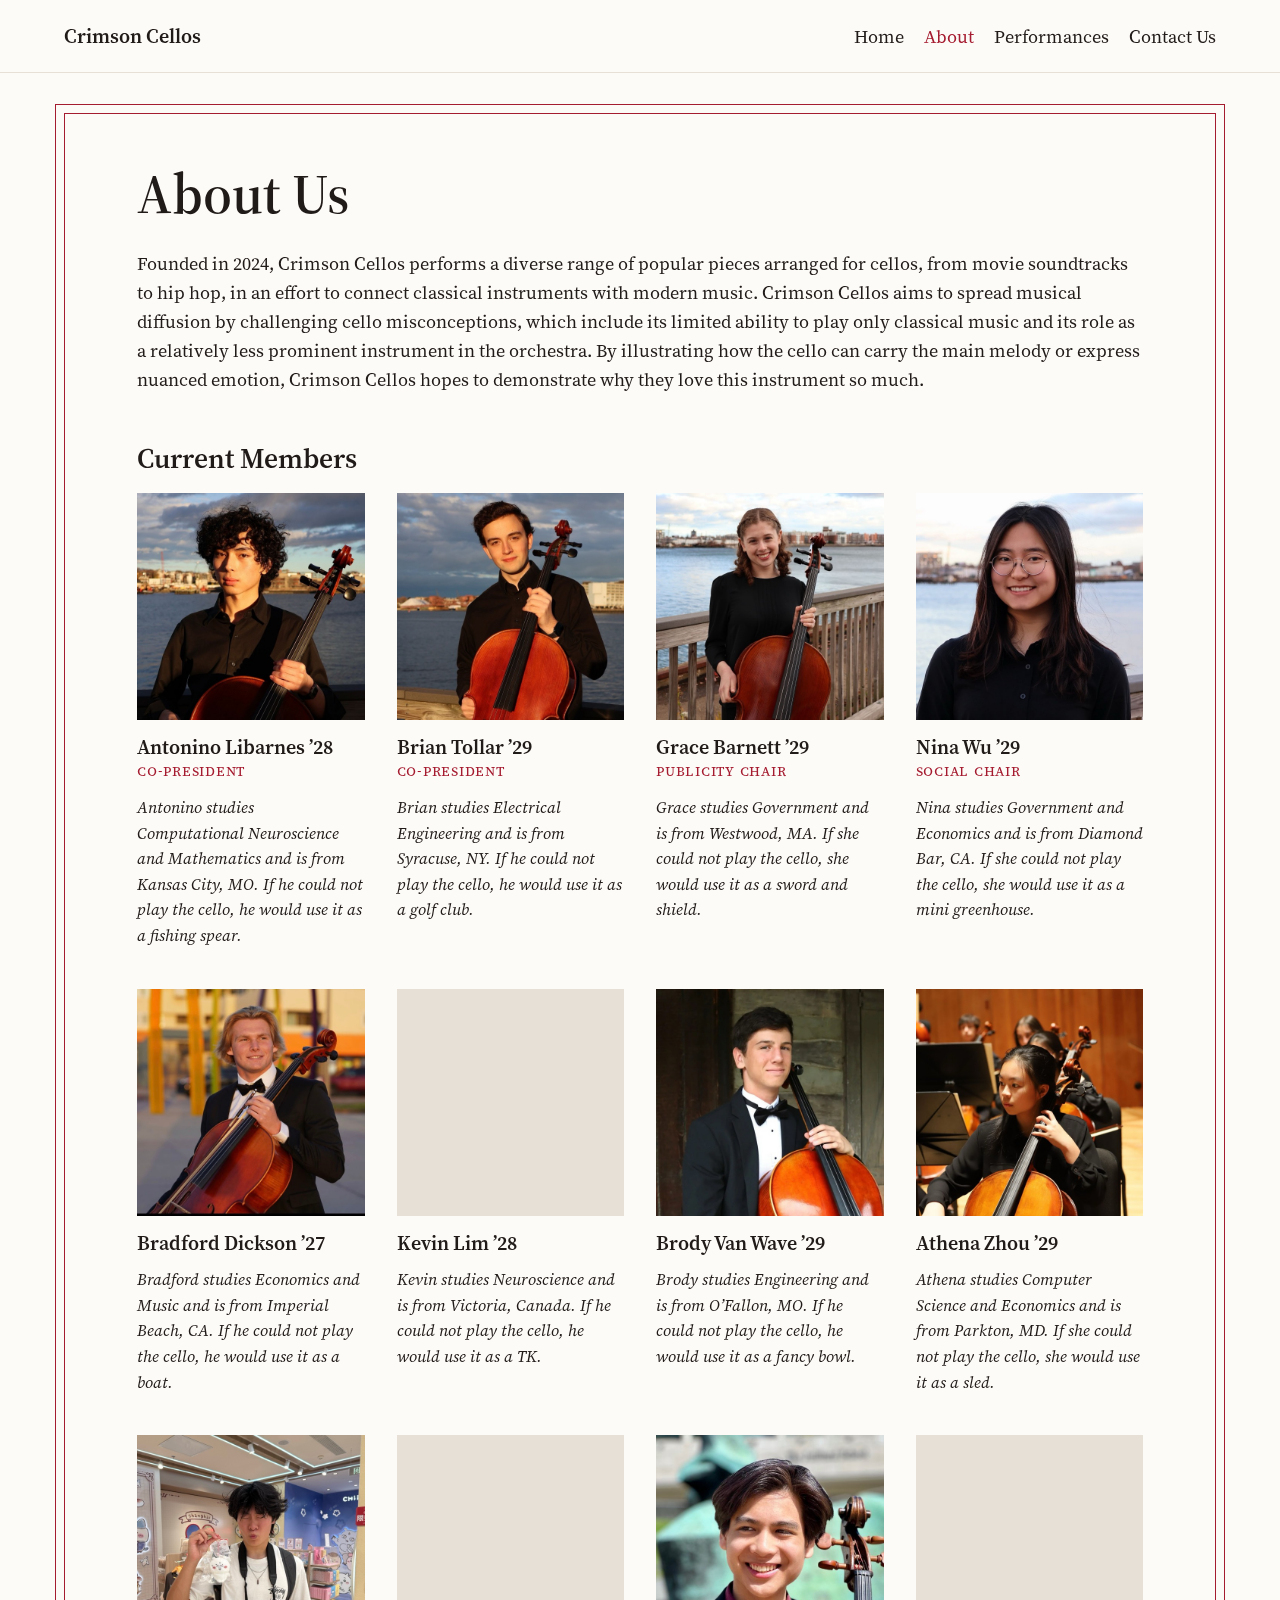
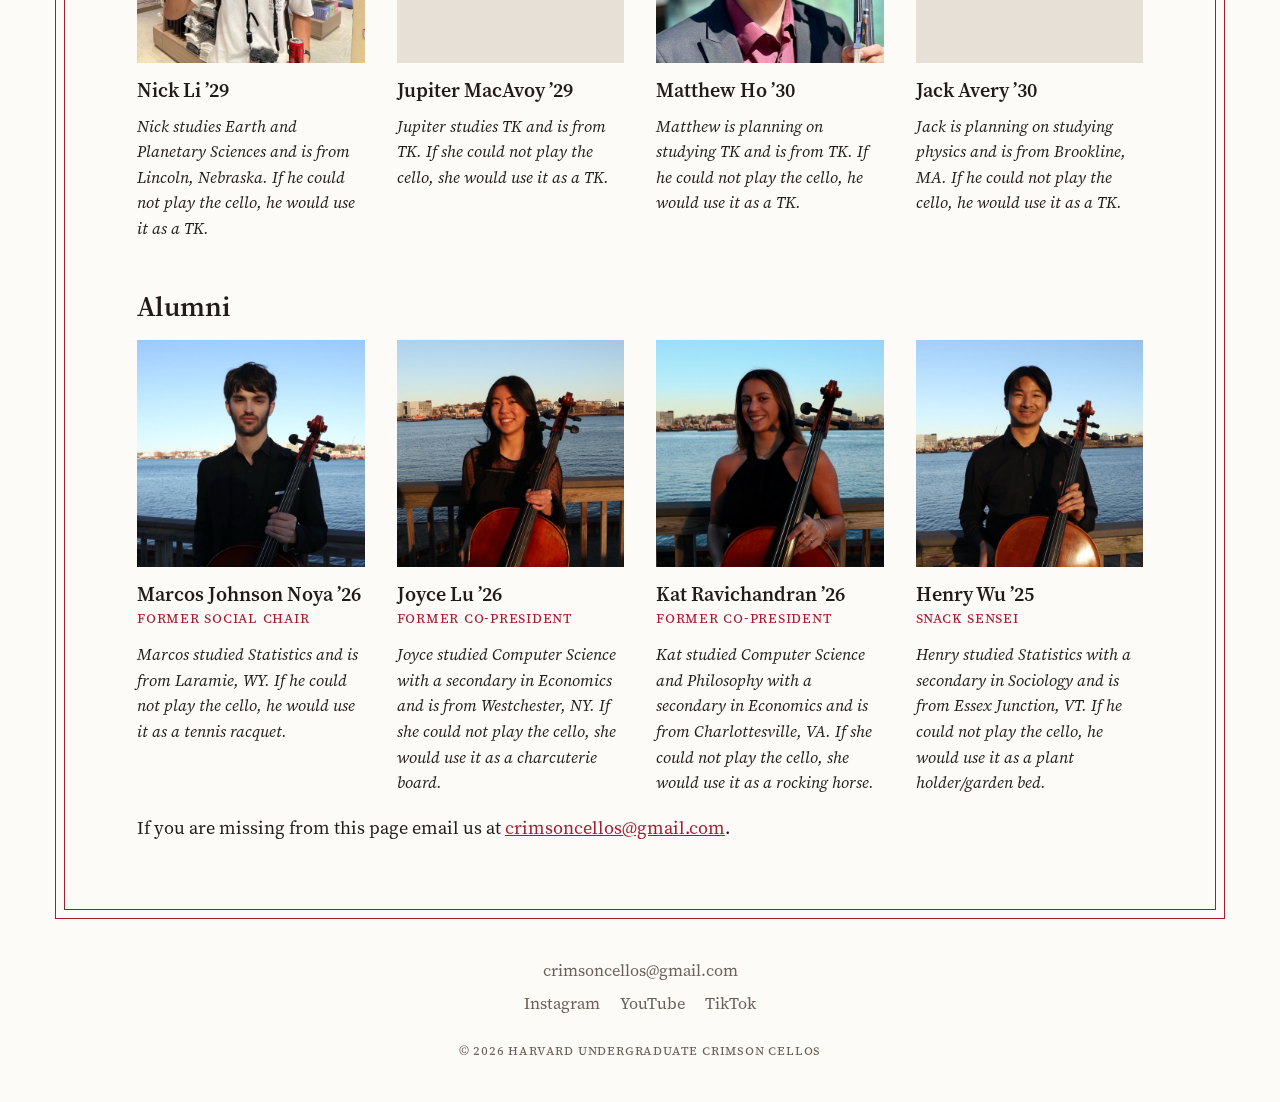
==== about.html @ 6830be43 "initial" ====
<!doctype html>
<html lang="en-US">
  <head>
    <meta charset="utf-8" />
    <meta name="viewport" content="width=device-width, initial-scale=1" />
    <title>About — Crimson Cellos</title>
    <meta
      name="description"
      content="Meet the members of Crimson Cellos, Harvard College’s premier cello ensemble."
    />
    <meta property="og:title" content="About — Crimson Cellos" />
    <meta
      property="og:image"
      content="https://crimsoncellos.com/images/og.jpg"
    />
    <link rel="icon" href="favicon.svg" />
    <link rel="stylesheet" href="style.css" />
  </head>
  <body>
    <a href="#main">Skip to main content</a>

    <header>
      <a href="index.html">Crimson Cellos</a>
      <nav aria-label="Main">
        <ul>
          <li><a href="index.html">Home</a></li>
          <li><a href="about.html" aria-current="page">About</a></li>
          <li><a href="performances.html">Performances</a></li>
          <li><a href="contact-us.html">Contact Us</a></li>
        </ul>
      </nav>
    </header>

    <main id="main">
      <h1>About Us</h1>

      <p>
        Founded in 2024, Crimson Cellos performs a diverse range of popular
        pieces arranged for cellos, from movie soundtracks to hip hop, in an
        effort to connect classical instruments with modern music. Crimson
        Cellos aims to spread musical diffusion by challenging cello
        misconceptions, which include its limited ability to play only classical
        music and its role as a relatively less prominent instrument in the
        orchestra. By illustrating how the cello can carry the main melody or
        express nuanced emotion, Crimson Cellos hopes to demonstrate why they
        love this instrument so much.
      </p>

      <section aria-labelledby="current-members">
        <h2 id="current-members">Current Members</h2>
        <ul class="members">
          <li>
            <img
              src="images/members/alibarnes.jpg"
              alt="Portrait of Antonino Libarnes."
              width="600"
              height="600"
              loading="lazy"
            />
            <hgroup>
              <h3>Antonino Libarnes ’28</h3>
              <p>Co-President</p>
            </hgroup>
            <p>
              Antonino studies Computational Neuroscience and Mathematics and is
              from Kansas City, MO. If he could not play the cello, he would use
              it as a fishing spear.
            </p>
          </li>
          <li>
            <img
              src="images/members/btollar.jpg"
              alt="Portrait of Brian Tollar."
              width="600"
              height="600"
              loading="lazy"
            />
            <hgroup>
              <h3>Brian Tollar ’29</h3>
              <p>Co-President</p>
            </hgroup>
            <p>
              Brian studies Electrical Engineering and is from Syracuse, NY. If
              he could not play the cello, he would use it as a golf club.
            </p>
          </li>
          <li>
            <img
              src="images/members/gbarnett.jpg"
              alt="Portrait of Grace Barnett."
              width="600"
              height="600"
              loading="lazy"
            />
            <hgroup>
              <h3>Grace Barnett ’29</h3>
              <p>Publicity Chair</p>
            </hgroup>
            <p>
              Grace studies Government and is from Westwood, MA. If she could
              not play the cello, she would use it as a sword and shield.
            </p>
          </li>
          <li>
            <img
              src="images/members/nwu.jpg"
              alt="Portrait of Nina Wu."
              width="600"
              height="600"
              loading="lazy"
            />
            <hgroup>
              <h3>Nina Wu ’29</h3>
              <p>Social Chair</p>
            </hgroup>
            <p>
              Nina studies Government and Economics and is from Diamond Bar, CA.
              If she could not play the cello, she would use it as a mini
              greenhouse.
            </p>
          </li>
          <li>
            <img
              src="images/members/bdickson.jpg"
              alt="Portrait of Bradford Dickson."
              width="600"
              height="600"
              loading="lazy"
            />
            <hgroup>
              <h3>Bradford Dickson ’27</h3>
            </hgroup>
            <p>
              Bradford studies Economics and Music and is from Imperial Beach,
              CA. If he could not play the cello, he would use it as a boat.
            </p>
          </li>
          <li>
            <img
              src="images/members/placeholder.svg"
              alt=""
              width="600"
              height="600"
              loading="lazy"
            />
            <hgroup>
              <h3>Kevin Lim ’28</h3>
            </hgroup>
            <p>
              Kevin studies Neuroscience and is from Victoria, Canada. If he
              could not play the cello, he would use it as a TK.
            </p>
          </li>
          <li>
            <img
              src="images/members/bvanwave.jpg"
              alt="Portrait of Brody Van Wave."
              width="600"
              height="600"
              loading="lazy"
            />
            <hgroup>
              <h3>Brody Van Wave ’29</h3>
            </hgroup>
            <p>
              Brody studies Engineering and is from O’Fallon, MO. If he could
              not play the cello, he would use it as a fancy bowl.
            </p>
          </li>
          <li>
            <img
              src="images/members/azhou.jpg"
              alt="Portrait of Athena Zhou."
              width="600"
              height="600"
              loading="lazy"
            />
            <hgroup>
              <h3>Athena Zhou ’29</h3>
            </hgroup>
            <p>
              Athena studies Computer Science and Economics and is from Parkton,
              MD. If she could not play the cello, she would use it as a sled.
            </p>
          </li>
          <li>
            <img
              src="images/members/nli.jpg"
              alt="Portrait of Nick Li."
              width="600"
              height="600"
              loading="lazy"
            />
            <hgroup>
              <h3>Nick Li ’29</h3>
            </hgroup>
            <p>
              Nick studies Earth and Planetary Sciences and is from Lincoln,
              Nebraska. If he could not play the cello, he would use it as a TK.
            </p>
          </li>
          <li>
            <img
              src="images/members/placeholder.svg"
              alt=""
              width="600"
              height="600"
              loading="lazy"
            />
            <hgroup>
              <h3>Jupiter MacAvoy ’29</h3>
            </hgroup>
            <p>
              Jupiter studies TK and is from TK. If she could not play the
              cello, she would use it as a TK.
            </p>
          </li>
          <li>
            <img
              src="images/members/mho.jpg"
              alt="Portrait of Matthew Ho."
              width="600"
              height="600"
              loading="lazy"
            />
            <hgroup>
              <h3>Matthew Ho ’30</h3>
            </hgroup>
            <p>
              Matthew is planning on studying TK and is from TK. If he could not
              play the cello, he would use it as a TK.
            </p>
          </li>
          <li>
            <img
              src="images/members/placeholder.svg"
              alt=""
              width="600"
              height="600"
              loading="lazy"
            />
            <hgroup>
              <h3>Jack Avery ’30</h3>
            </hgroup>
            <p>
              Jack is planning on studying physics and is from Brookline, MA. If
              he could not play the cello, he would use it as a TK.
            </p>
          </li>
        </ul>
      </section>

      <section aria-labelledby="alumni">
        <h2 id="alumni">Alumni</h2>
        <ul class="members">
          <li>
            <img
              src="images/members/mjohnsonnoya.jpg"
              alt="Portrait of Marcos Johnson Noya."
              width="600"
              height="600"
              loading="lazy"
            />
            <hgroup>
              <h3>Marcos Johnson Noya ’26</h3>
              <p>Former Social Chair</p>
            </hgroup>
            <p>
              Marcos studied Statistics and is from Laramie, WY. If he could not
              play the cello, he would use it as a tennis racquet.
            </p>
          </li>
          <li>
            <img
              src="images/members/jlu.jpg"
              alt="Portrait of Joyce Lu."
              width="600"
              height="600"
              loading="lazy"
            />
            <hgroup>
              <h3>Joyce Lu ’26</h3>
              <p>Former Co-President</p>
            </hgroup>
            <p>
              Joyce studied Computer Science with a secondary in Economics and
              is from Westchester, NY. If she could not play the cello, she
              would use it as a charcuterie board.
            </p>
          </li>
          <li>
            <img
              src="images/members/kravichandran.jpg"
              alt="Portrait of Kat Ravichandran."
              width="600"
              height="600"
              loading="lazy"
            />
            <hgroup>
              <h3>Kat Ravichandran ’26</h3>
              <p>Former Co-President</p>
            </hgroup>
            <p>
              Kat studied Computer Science and Philosophy with a secondary in
              Economics and is from Charlottesville, VA. If she could not play
              the cello, she would use it as a rocking horse.
            </p>
          </li>
          <li>
            <img
              src="images/members/hwu.jpg"
              alt="Portrait of Henry Wu."
              width="600"
              height="600"
              loading="lazy"
            />
            <hgroup>
              <h3>Henry Wu ’25</h3>
              <p>Snack Sensei</p>
            </hgroup>
            <p>
              Henry studied Statistics with a secondary in Sociology and is from
              Essex Junction, VT. If he could not play the cello, he would use
              it as a plant holder/garden bed.
            </p>
          </li>
        </ul>
      </section>
      <p>
        If you are missing from this page email us at
        <a href="mailto:crimsoncellos@gmail.com">crimsoncellos@gmail.com</a>.
      </p>
    </main>

    <footer>
      <address>
        <a href="mailto:crimsoncellos@gmail.com">crimsoncellos@gmail.com</a>
      </address>
      <nav aria-label="Social media">
        <ul>
          <li>
            <a href="https://www.instagram.com/crimsoncellos/">Instagram</a>
          </li>
          <li><a href="https://www.youtube.com/@CrimsonCellos">YouTube</a></li>
          <li><a href="https://www.tiktok.com/@crimsoncellos">TikTok</a></li>
        </ul>
      </nav>
      <p><small>© 2026 Harvard Undergraduate Crimson Cellos</small></p>
    </footer>
  </body>
</html>
---- style.css ----
@font-face {
  font-family: "Source Serif 4";
  src: url("fonts/SourceSerif4-Roman.woff2") format("woff2");
  font-weight: 200 900;
  font-style: normal;
  font-display: swap;
}

@font-face {
  font-family: "Source Serif 4";
  src: url("fonts/SourceSerif4-Italic.woff2") format("woff2");
  font-weight: 200 900;
  font-style: italic;
  font-display: swap;
}

:root {
  --edge: max(0.75rem, 50% - 36rem);
  --bg: #fdfbf8;
  --fg: #201b18;
  --muted: #6b6058;
  --accent: #a51c30;
  --rule: #e7e0d7;
}

body {
  display: grid;
  grid-template-rows: auto 1fr auto;
  min-height: 100dvh;
  margin: 0;
  background: var(--bg);
  color: var(--fg);
  font:
    1.125rem/1.6 "Source Serif 4",
    Georgia,
    serif;
}

h1,
h2,
h3 {
  font-weight: 600;
  line-height: 1.15;
}

h1 {
  margin-block: 3rem 1.5rem;
  font-size: clamp(2.25rem, 6vw, 3.5rem);
}

h2 {
  margin-block: 3rem 1rem;
  font-size: 1.75rem;
}

h3 {
  font-size: 1.25rem;
}

a {
  color: var(--accent);
}

img {
  display: block;
  max-width: 100%;
  height: auto;
}

iframe {
  display: block;
  width: 100%;
  max-width: 40rem;
  aspect-ratio: 16 / 9;
  margin-block: 1.5rem;
  border: 0;
}

dt,
.members hgroup p {
  color: var(--muted);
  font-variant-caps: all-small-caps;
  letter-spacing: 0.05em;
}

dd {
  margin: 0 0 0.75rem;
}

body > a[href="#main"] {
  position: absolute;
  left: -100vw;
}

body > a[href="#main"]:focus {
  left: 0;
  padding: 0.5rem 1rem;
  background: var(--bg);
}

body > header {
  display: flex;
  flex-wrap: wrap;
  align-items: baseline;
  justify-content: space-between;
  gap: 0.5rem 2rem;
  padding: 1.25rem var(--edge);
  border-bottom: 1px solid var(--rule);
}

body > header > a {
  color: inherit;
  font-size: 1.25rem;
  font-weight: 600;
  text-decoration: none;
}

body > footer {
  display: grid;
  justify-items: center;
  gap: 0.5rem;
  margin-top: 1.5rem;
  padding: 1.5rem var(--edge) 2.5rem;
  color: var(--muted);
  font-size: 1rem;
  text-align: center;
}

body > footer a {
  color: inherit;
  text-decoration: none;
}

body > footer a:hover {
  color: var(--accent);
}

body > footer ul {
  justify-content: center;
}

body > footer p {
  margin: 0.75rem 0 0;
  font-variant-caps: all-small-caps;
  letter-spacing: 0.05em;
}

address {
  font-style: normal;
}

nav ul {
  display: flex;
  flex-wrap: wrap;
  gap: 0.25rem 1.25rem;
  margin: 0;
  padding: 0;
  list-style: none;
}

nav a {
  color: inherit;
  text-decoration: none;
}

nav a:hover,
nav [aria-current="page"] {
  color: var(--accent);
}

main {
  margin: 2.5rem var(--edge) 0;
  padding-bottom: 3rem;
  border: 1px solid var(--accent);
  outline: 1px solid var(--accent);
  outline-offset: 0.5rem;
}

main > * {
  margin-inline: clamp(1.5rem, 7vw, 4.5rem);
}

#hero {
  margin-bottom: 2rem;
  text-align: center;
}

#hero hgroup {
  padding: clamp(2.5rem, 7vw, 5rem) 1rem;
}

#hero h1 {
  margin: 0;
  font-size: clamp(3rem, 10vw, 6.5rem);
  font-weight: 500;
}

#hero p {
  margin: 0.75rem auto 0;
  color: var(--muted);
  font-size: 1.375rem;
  font-style: italic;
}

#hero img {
  width: 100%;
}

article + article {
  margin-top: 2.5rem;
  padding-top: 1.5rem;
  border-top: 1px solid var(--rule);
}

article h3 {
  margin: 0;
}

article h3 + p {
  margin-top: 0.25rem;
  color: var(--muted);
}

article {
  display: flow-root;
}

article img {
  float: right;
  width: min(18rem, 40%);
  margin-left: 2rem;
}

.members {
  display: grid;
  grid-template-columns: repeat(auto-fill, minmax(14rem, 1fr));
  gap: 2.5rem 2rem;
  padding: 0;
  list-style: none;
}

.members img {
  width: 100%;
}

.members h3 {
  margin: 1rem 0 0;
}

.members hgroup p {
  margin: 0;
  color: var(--accent);
  font-size: 0.9375rem;
}

.members li > p {
  margin: 0.75rem 0 0;
  font-size: 1rem;
  font-style: italic;
}
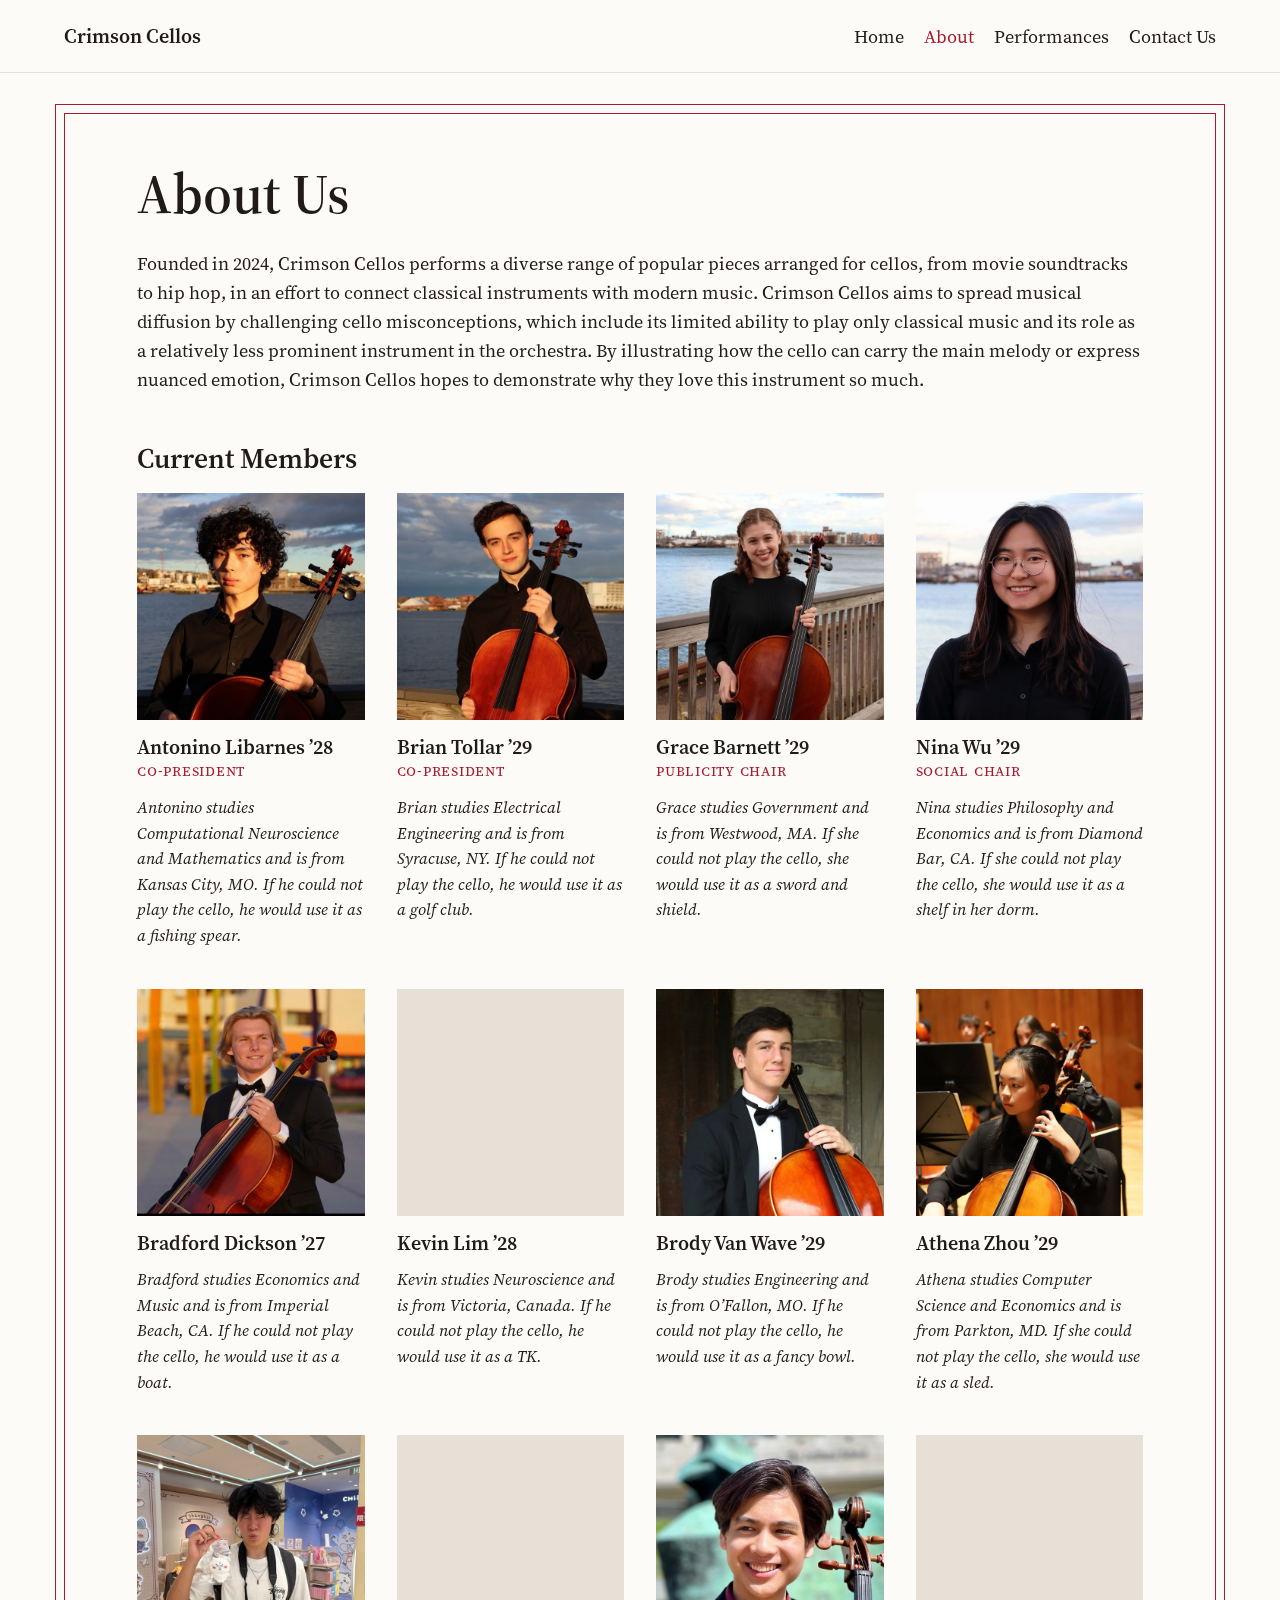
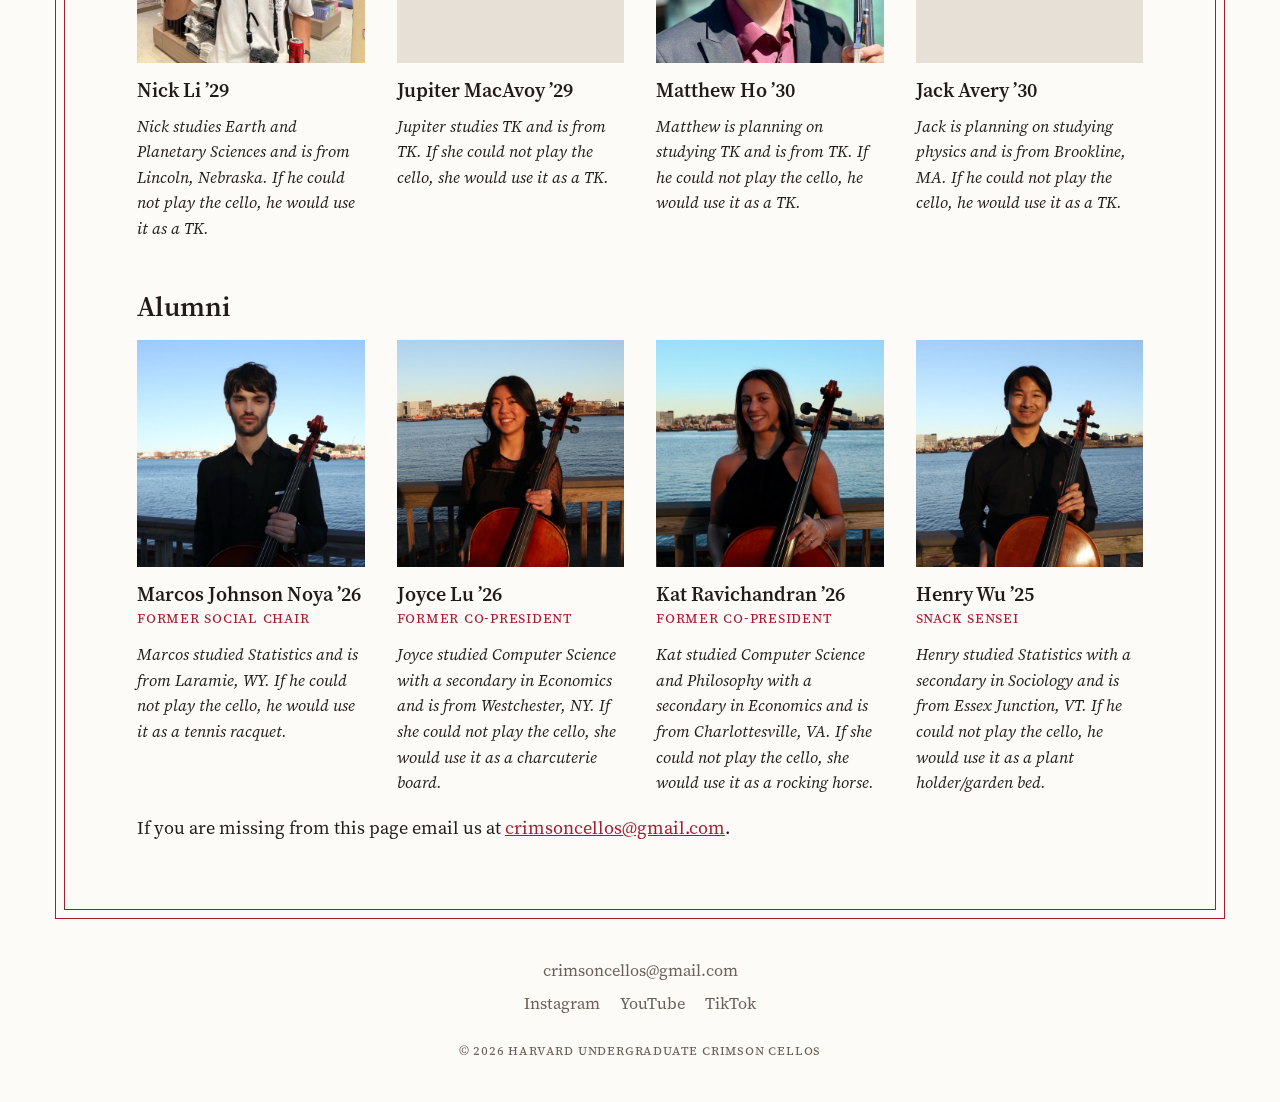
==== commit f5f9fe5a: "edit nina bio" ====
--- a/about.html
+++ b/about.html
@@ -114,9 +114,9 @@
               <p>Social Chair</p>
             </hgroup>
             <p>
-              Nina studies Government and Economics and is from Diamond Bar, CA.
-              If she could not play the cello, she would use it as a mini
-              greenhouse.
+              Nina studies Philosophy and Economics and is from Diamond Bar, CA.
+              If she could not play the cello, she would use it as a shelf in
+              her dorm.
             </p>
           </li>
           <li>
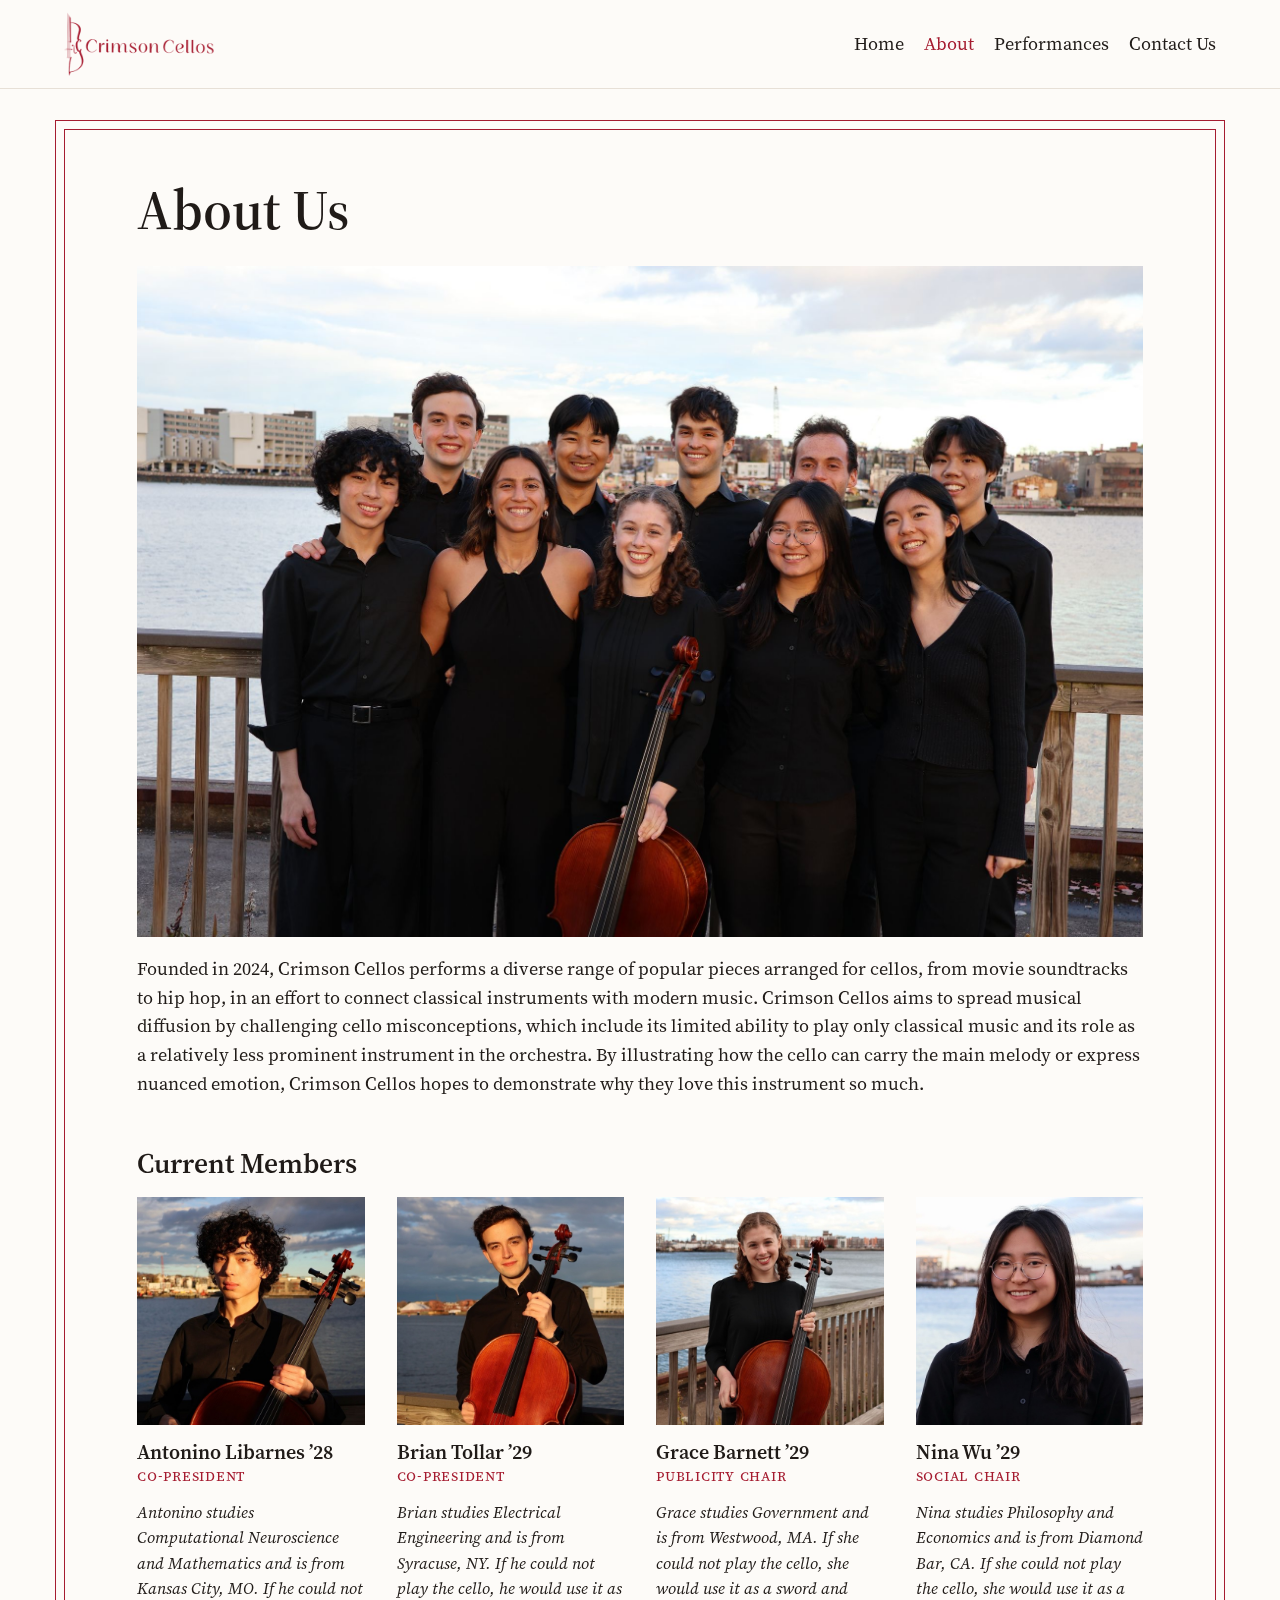
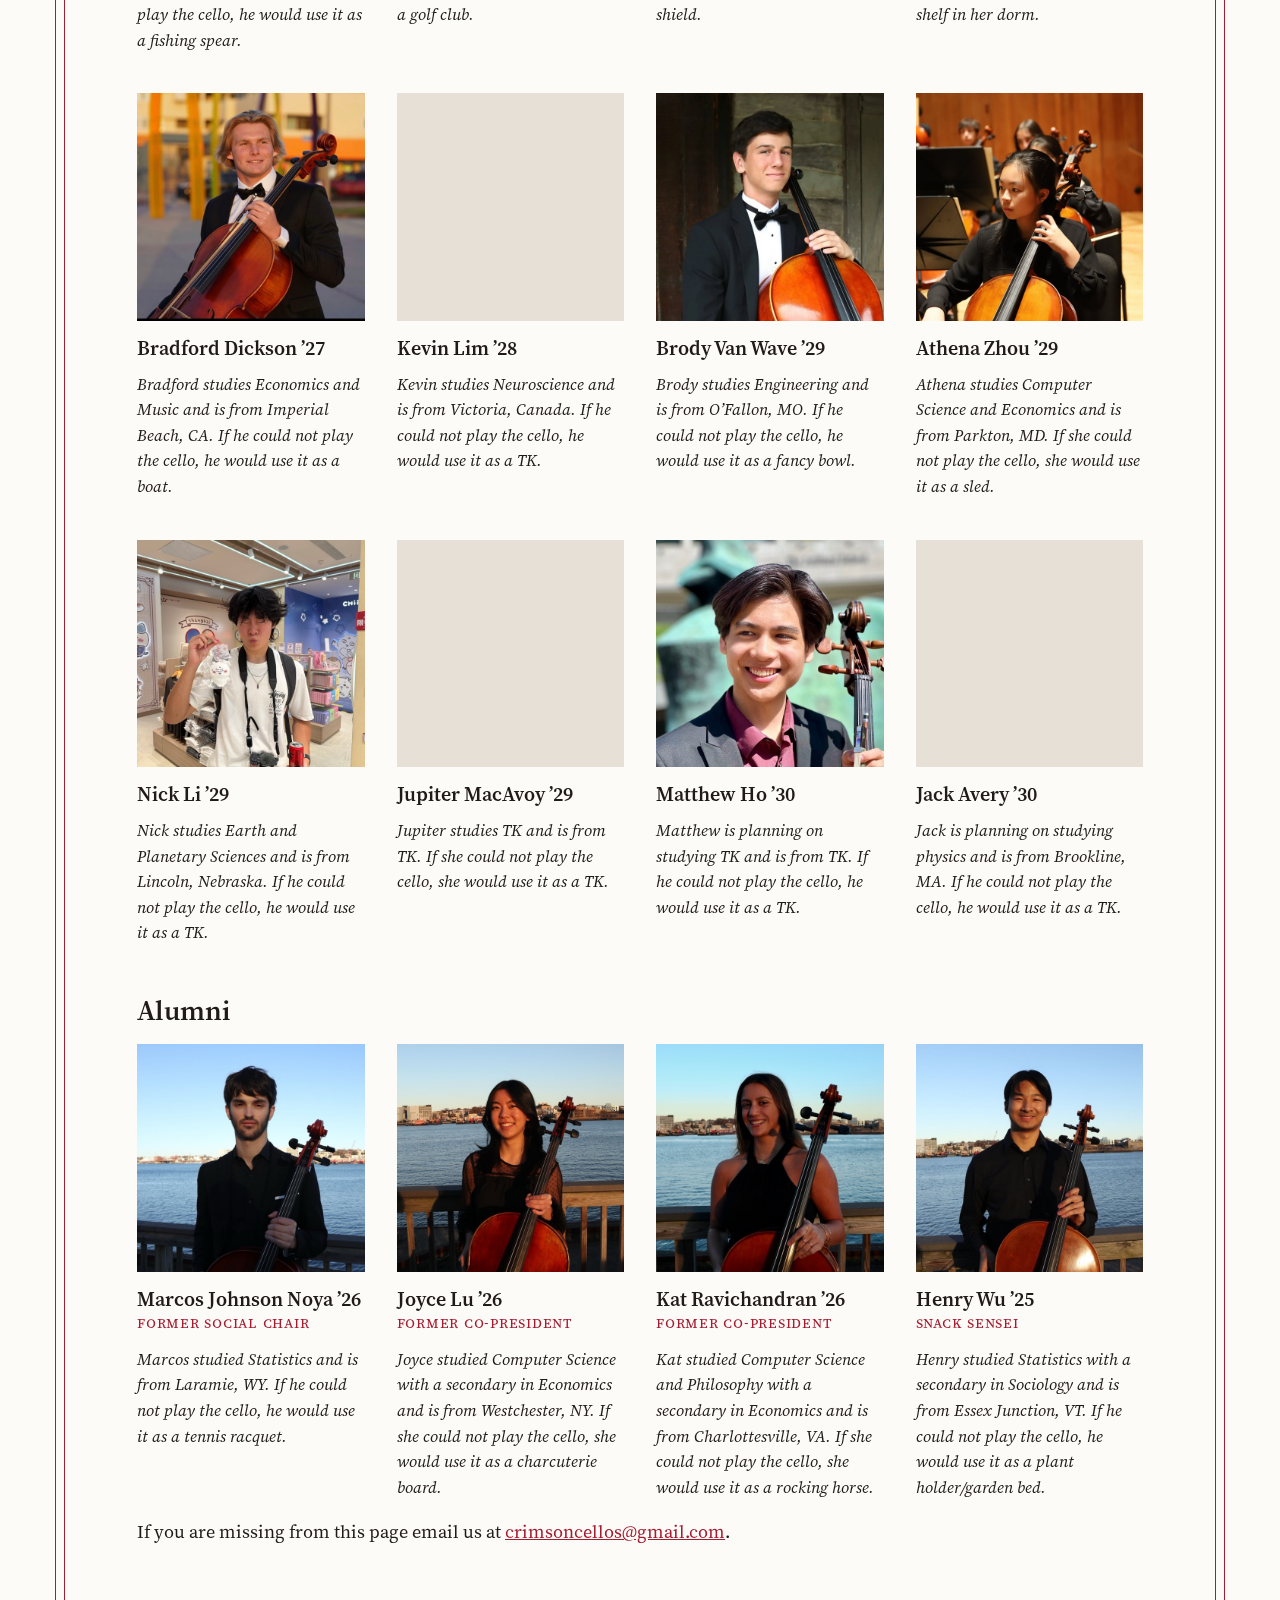
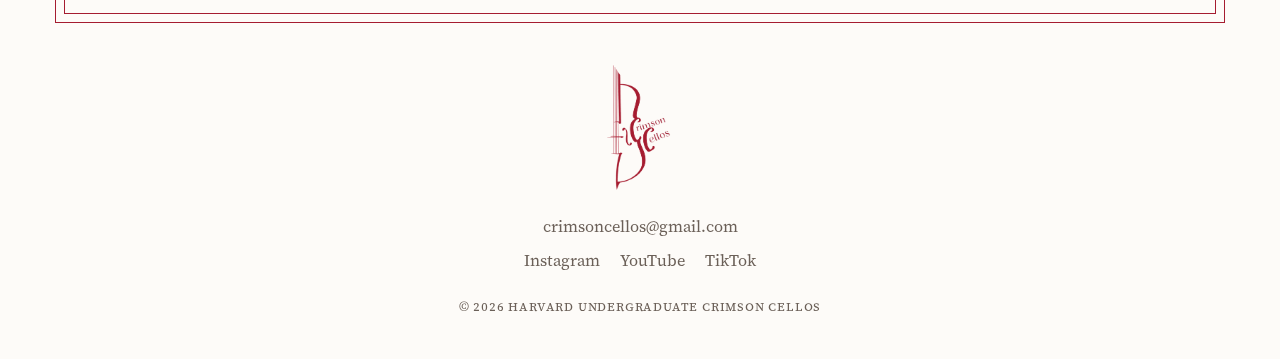
==== commit c3b6cb06: "update logos" ====
--- a/about.html
+++ b/about.html
@@ -13,14 +13,16 @@
       property="og:image"
       content="https://crimsoncellos.com/images/og.jpg"
     />
-    <link rel="icon" href="favicon.svg" />
+    <link rel="icon" href="favicon.png" />
     <link rel="stylesheet" href="style.css" />
   </head>
   <body>
     <a href="#main">Skip to main content</a>
 
     <header>
-      <a href="index.html">Crimson Cellos</a>
+      <a href="index.html"
+        ><img src="images/logo.png" alt="Crimson Cellos" width="376" height="160"
+      /></a>
       <nav aria-label="Main">
         <ul>
           <li><a href="index.html">Home</a></li>
@@ -33,6 +35,13 @@
 
     <main id="main">
       <h1>About Us</h1>
+
+      <img
+        src="images/group.jpg"
+        alt="The members of Crimson Cellos standing together by the water."
+        width="2048"
+        height="1365"
+      />
 
       <p>
         Founded in 2024, Crimson Cellos performs a diverse range of popular
@@ -333,6 +342,13 @@
     </main>
 
     <footer>
+      <img
+        src="images/logo-vertical.png"
+        alt=""
+        width="371"
+        height="720"
+        loading="lazy"
+      />
       <address>
         <a href="mailto:crimsoncellos@gmail.com">crimsoncellos@gmail.com</a>
       </address>
--- a/style.css
+++ b/style.css
@@ -16,6 +16,7 @@
 
 :root {
   --edge: max(0.75rem, 50% - 36rem);
+  --inset: clamp(1.5rem, 7vw, 4.5rem);
   --bg: #fdfbf8;
   --fg: #201b18;
   --muted: #6b6058;
@@ -101,18 +102,16 @@
 body > header {
   display: flex;
   flex-wrap: wrap;
-  align-items: baseline;
+  align-items: center;
   justify-content: space-between;
   gap: 0.5rem 2rem;
-  padding: 1.25rem var(--edge);
+  padding: 0.75rem var(--edge);
   border-bottom: 1px solid var(--rule);
 }
 
-body > header > a {
-  color: inherit;
-  font-size: 1.25rem;
-  font-weight: 600;
-  text-decoration: none;
+body > header img {
+  width: auto;
+  height: 4rem;
 }
 
 body > footer {
@@ -126,6 +125,12 @@
   text-align: center;
 }
 
+body > footer img {
+  width: auto;
+  height: 8rem;
+  margin-bottom: 1rem;
+}
+
 body > footer a {
   color: inherit;
   text-decoration: none;
@@ -177,7 +182,11 @@
 }
 
 main > * {
-  margin-inline: clamp(1.5rem, 7vw, 4.5rem);
+  margin-inline: var(--inset);
+}
+
+main > img {
+  width: calc(100% - 2 * var(--inset));
 }
 
 #hero {
@@ -202,7 +211,7 @@
   font-style: italic;
 }
 
-#hero img {
+#hero > img {
   width: 100%;
 }
 
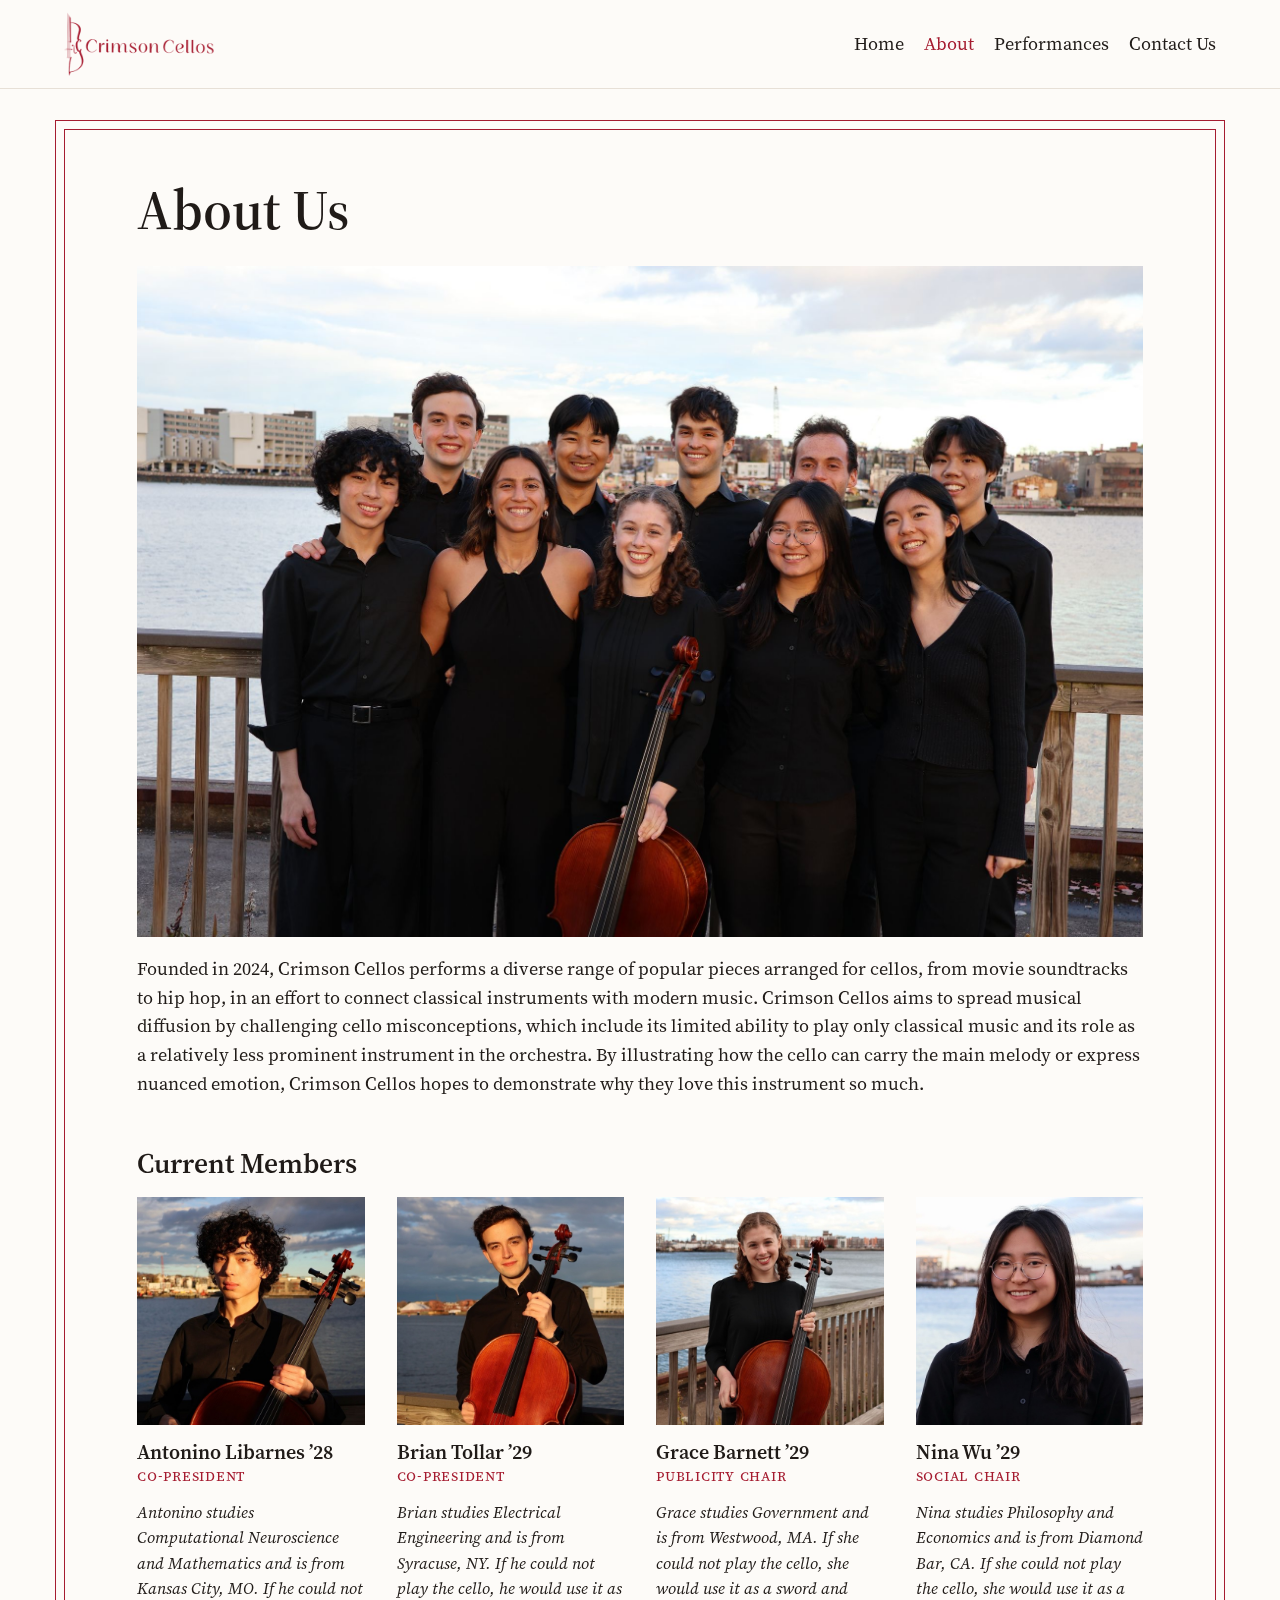
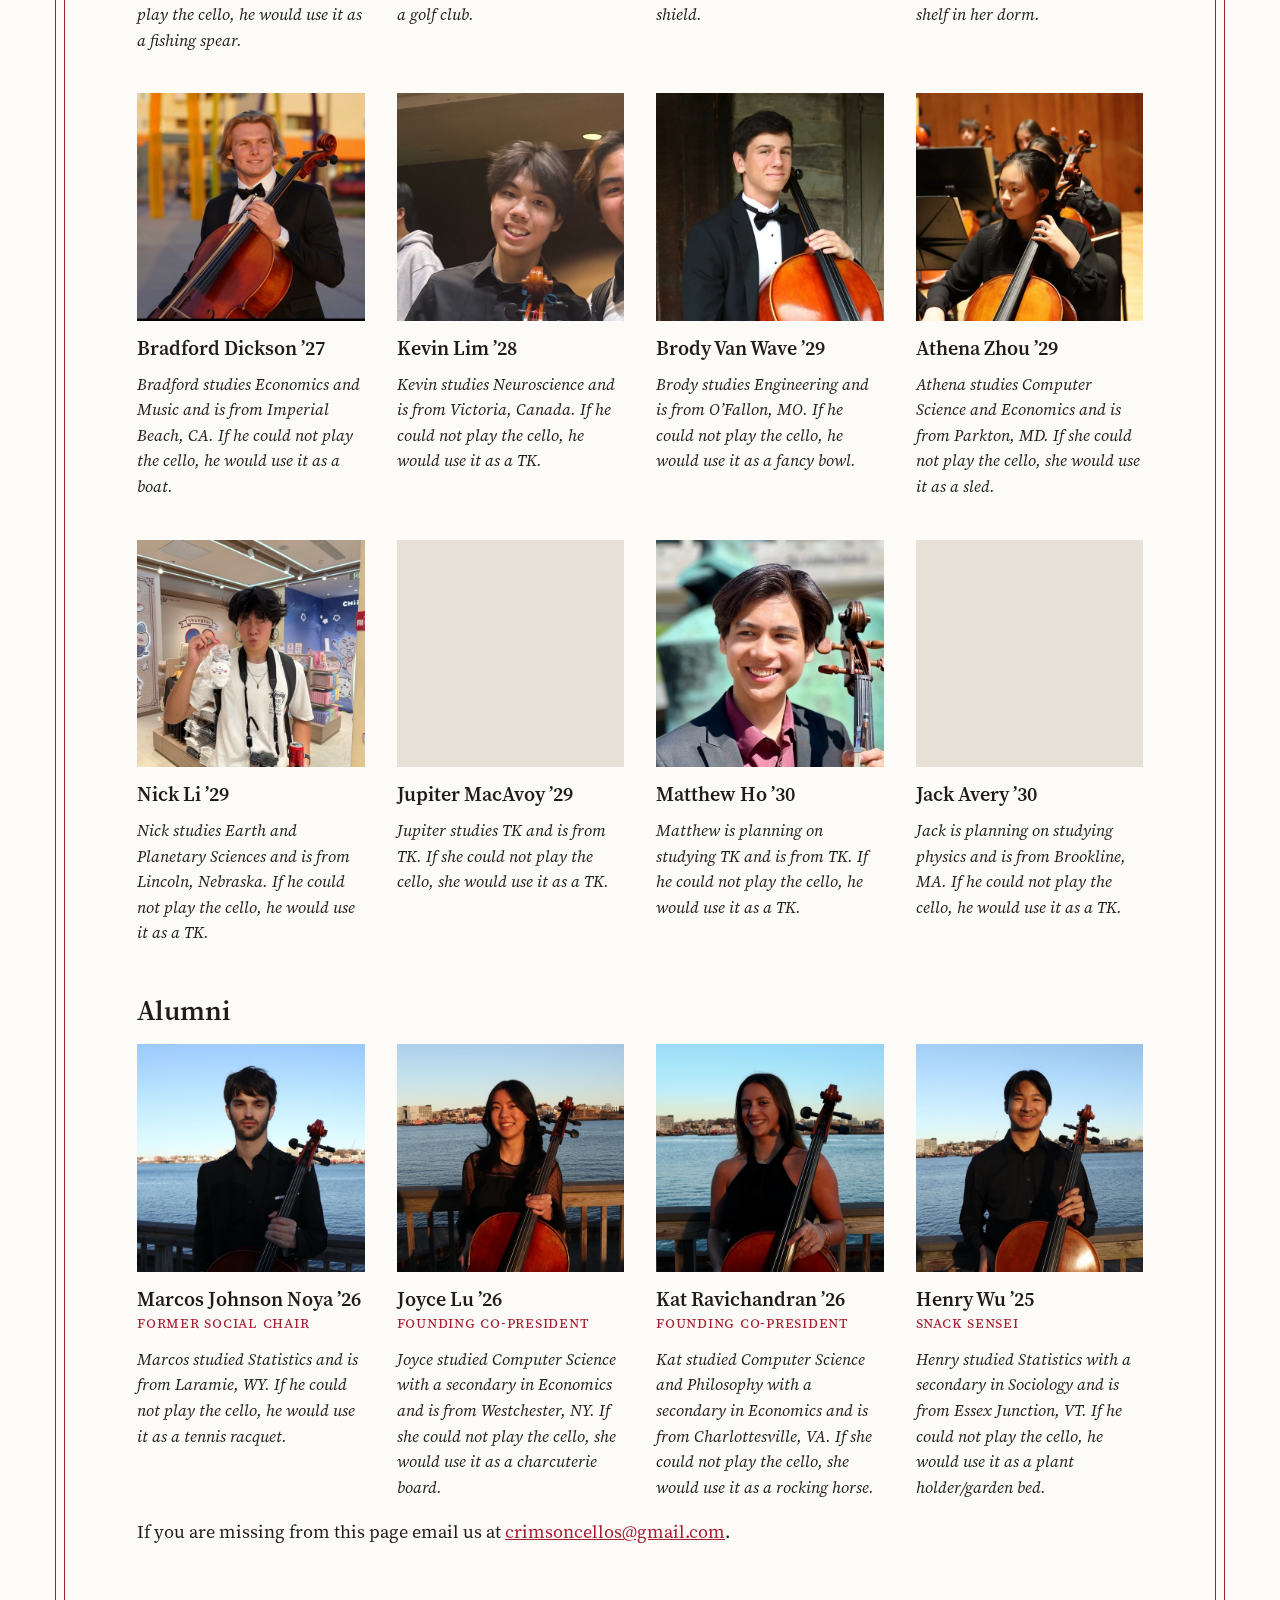
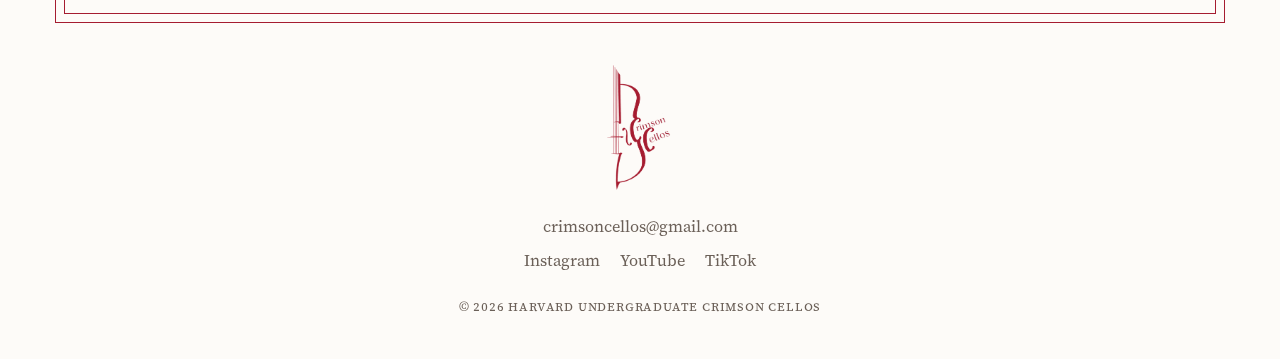
==== commit aca66b40: "founder" ====
--- a/about.html
+++ b/about.html
@@ -21,7 +21,11 @@
 
     <header>
       <a href="index.html"
-        ><img src="images/logo.png" alt="Crimson Cellos" width="376" height="160"
+        ><img
+          src="images/logo.png"
+          alt="Crimson Cellos"
+          width="376"
+          height="160"
       /></a>
       <nav aria-label="Main">
         <ul>
@@ -146,7 +150,7 @@
           </li>
           <li>
             <img
-              src="images/members/placeholder.svg"
+              src="images/members/klim.jpg"
               alt=""
               width="600"
               height="600"
@@ -289,7 +293,7 @@
             />
             <hgroup>
               <h3>Joyce Lu ’26</h3>
-              <p>Former Co-President</p>
+              <p>Founding Co-President</p>
             </hgroup>
             <p>
               Joyce studied Computer Science with a secondary in Economics and
@@ -307,7 +311,7 @@
             />
             <hgroup>
               <h3>Kat Ravichandran ’26</h3>
-              <p>Former Co-President</p>
+              <p>Founding Co-President</p>
             </hgroup>
             <p>
               Kat studied Computer Science and Philosophy with a secondary in
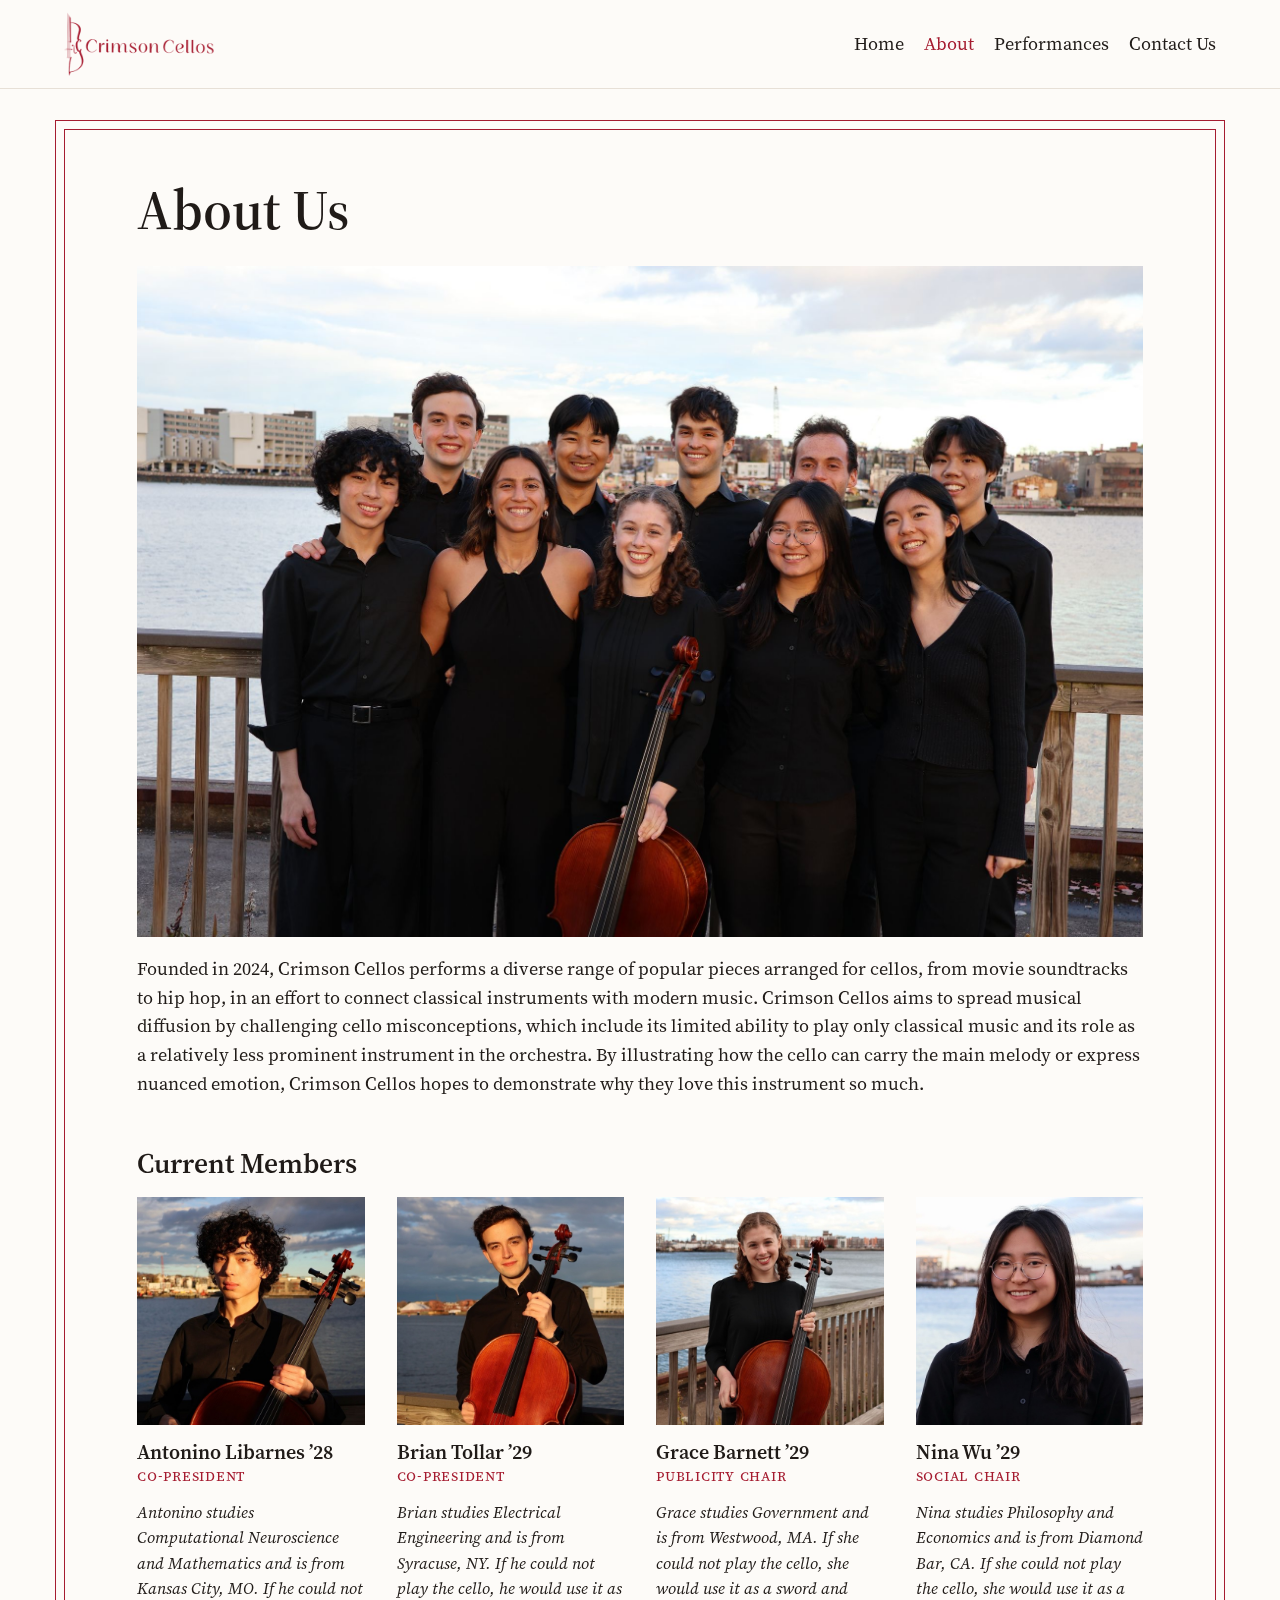
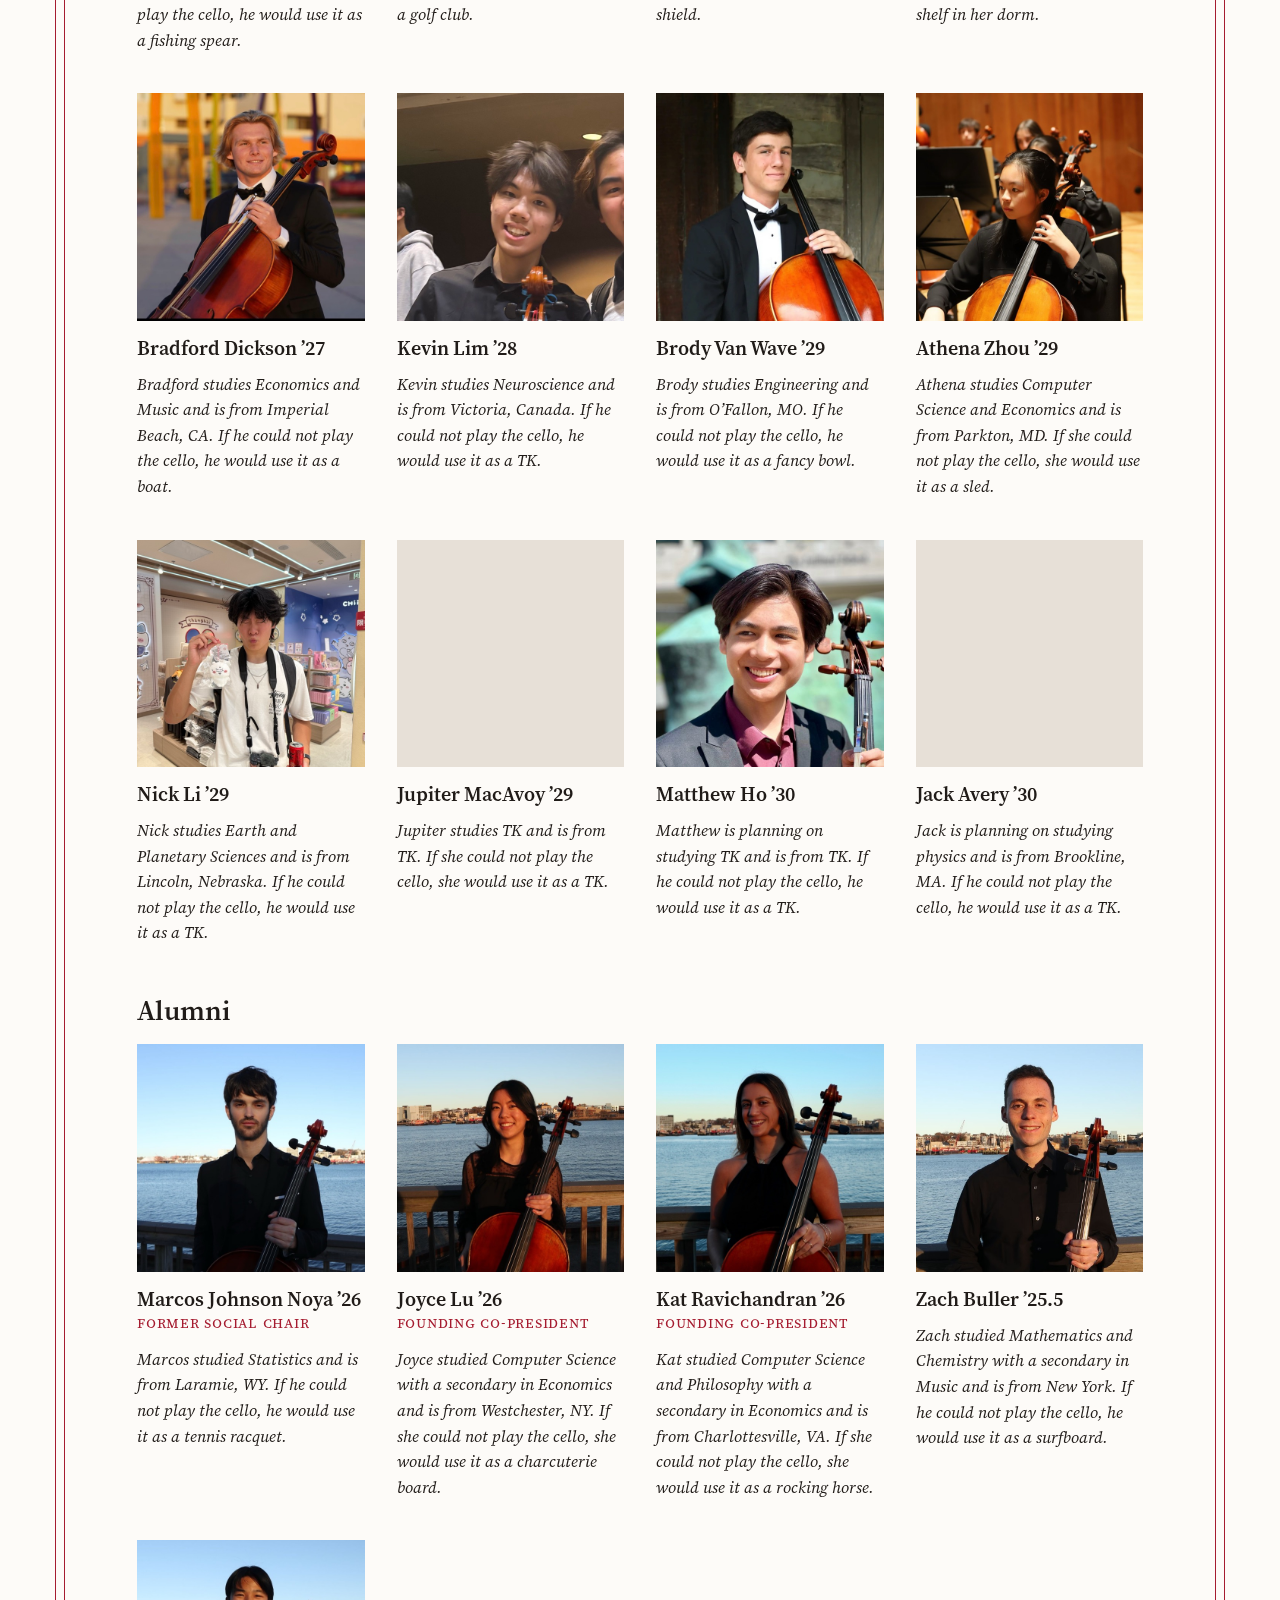
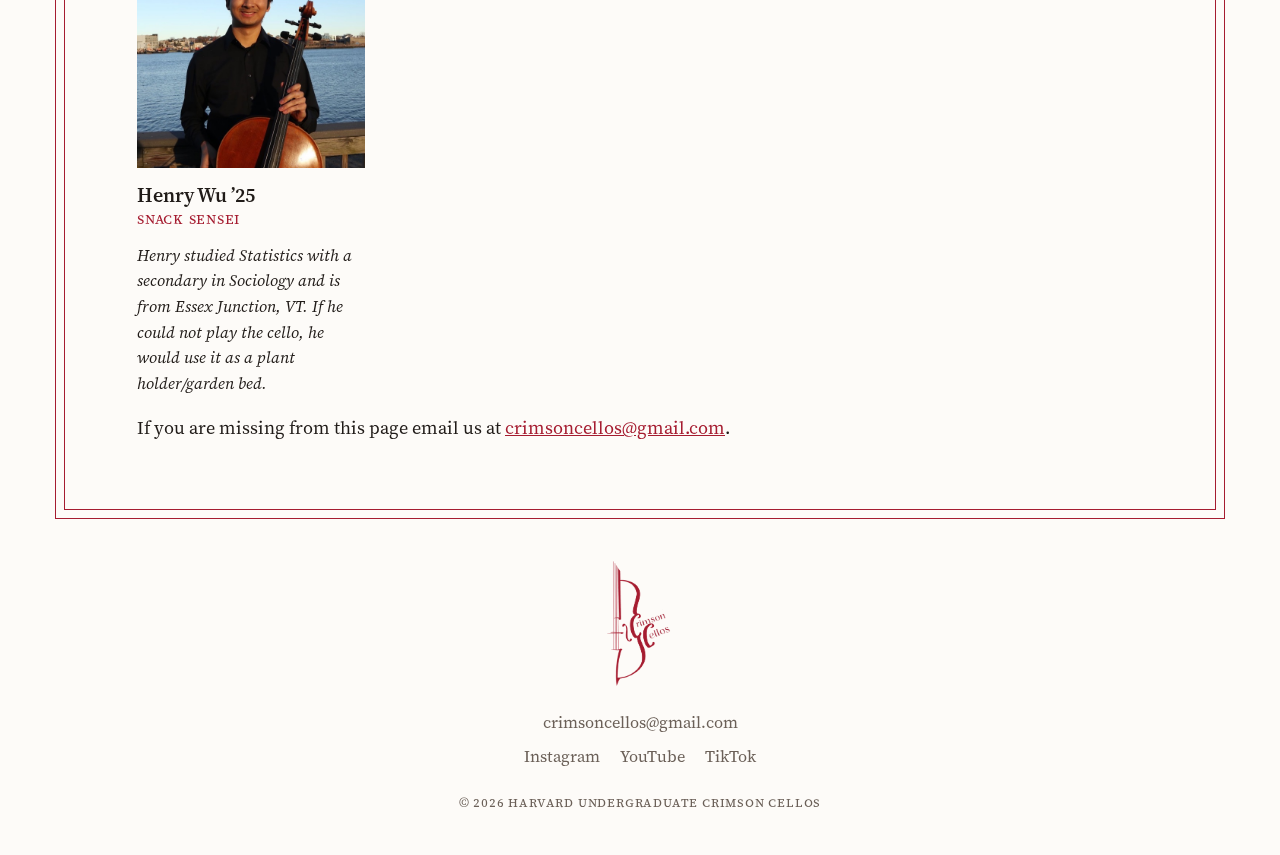
==== commit 4477fb06: "add zach" ====
--- a/about.html
+++ b/about.html
@@ -321,6 +321,23 @@
           </li>
           <li>
             <img
+              src="images/members/zbuller.jpg"
+              alt="Portrait of Zach Buller."
+              width="600"
+              height="600"
+              loading="lazy"
+            />
+            <hgroup>
+              <h3>Zach Buller ’25.5</h3>
+            </hgroup>
+            <p>
+              Zach studied Mathematics and Chemistry with a secondary in Music
+              and is from New York. If he could not play the cello, he would use
+              it as a surfboard.
+            </p>
+          </li>
+          <li>
+            <img
               src="images/members/hwu.jpg"
               alt="Portrait of Henry Wu."
               width="600"
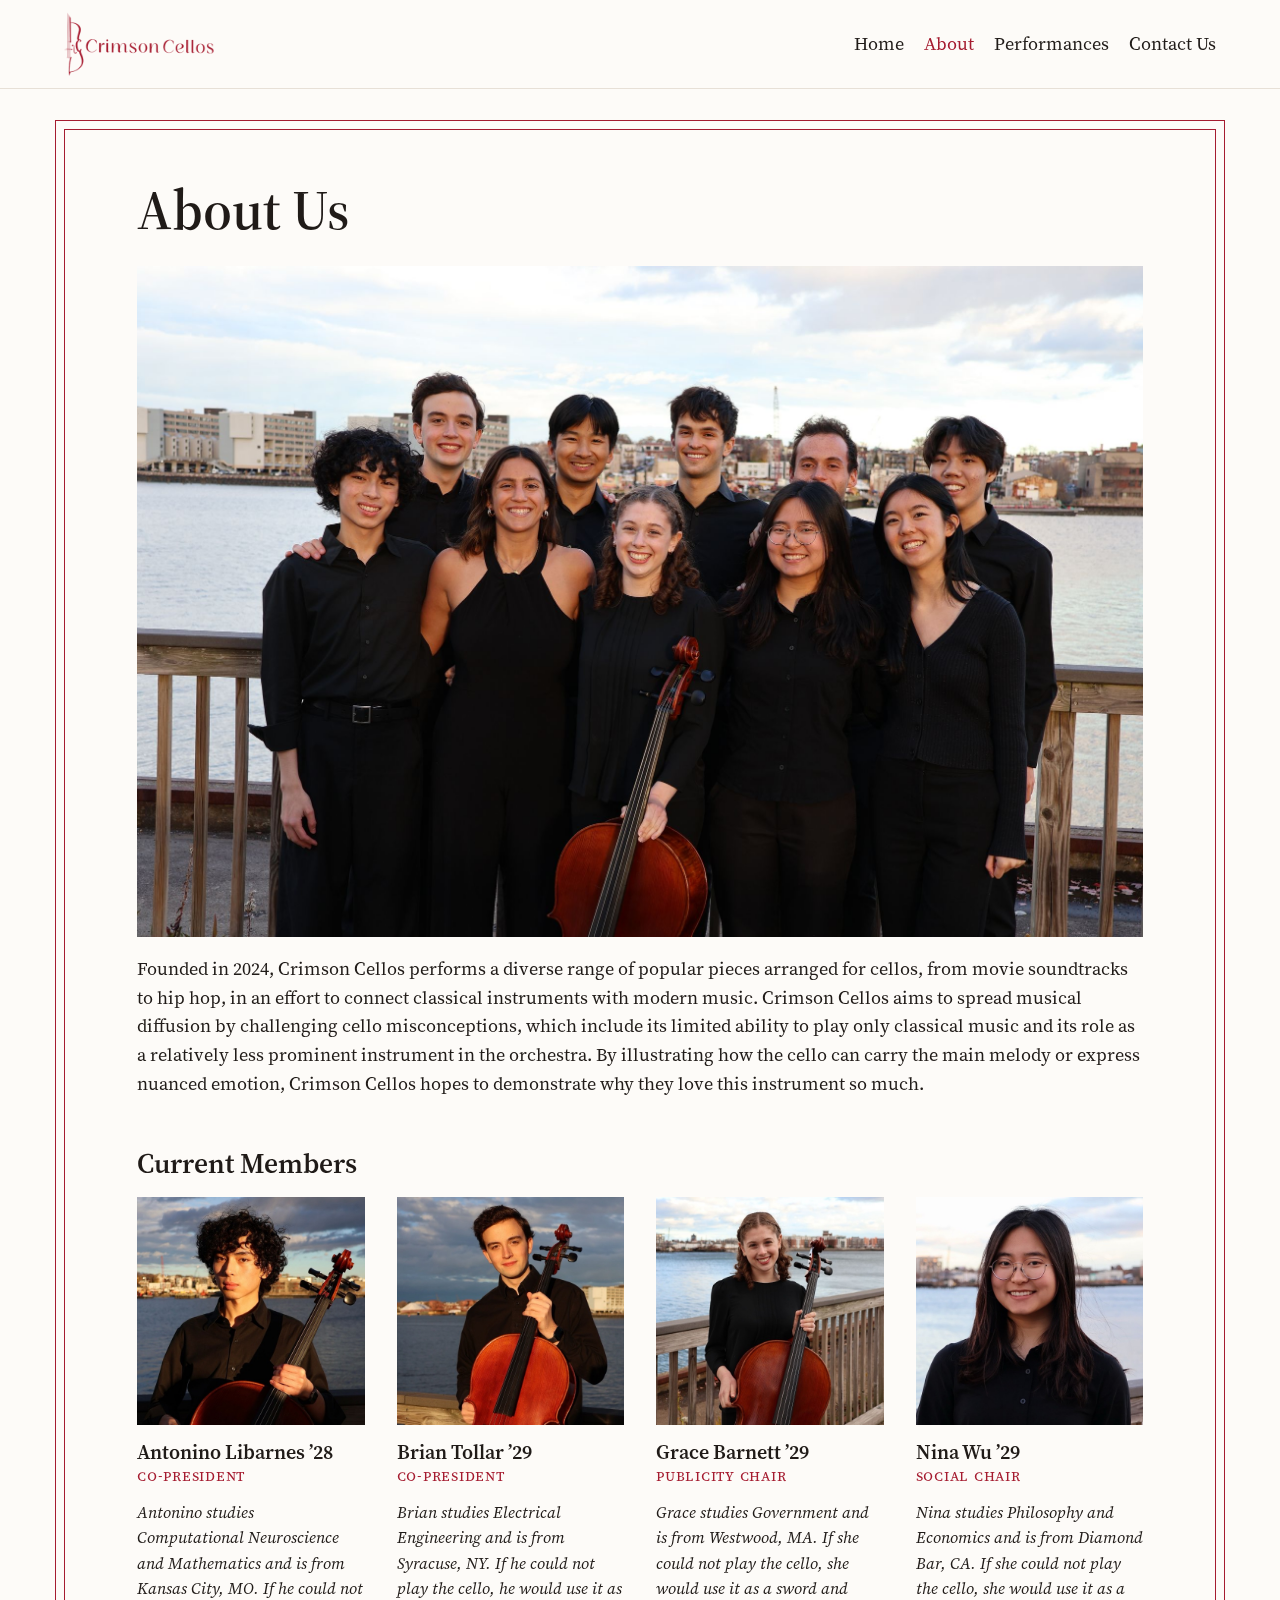
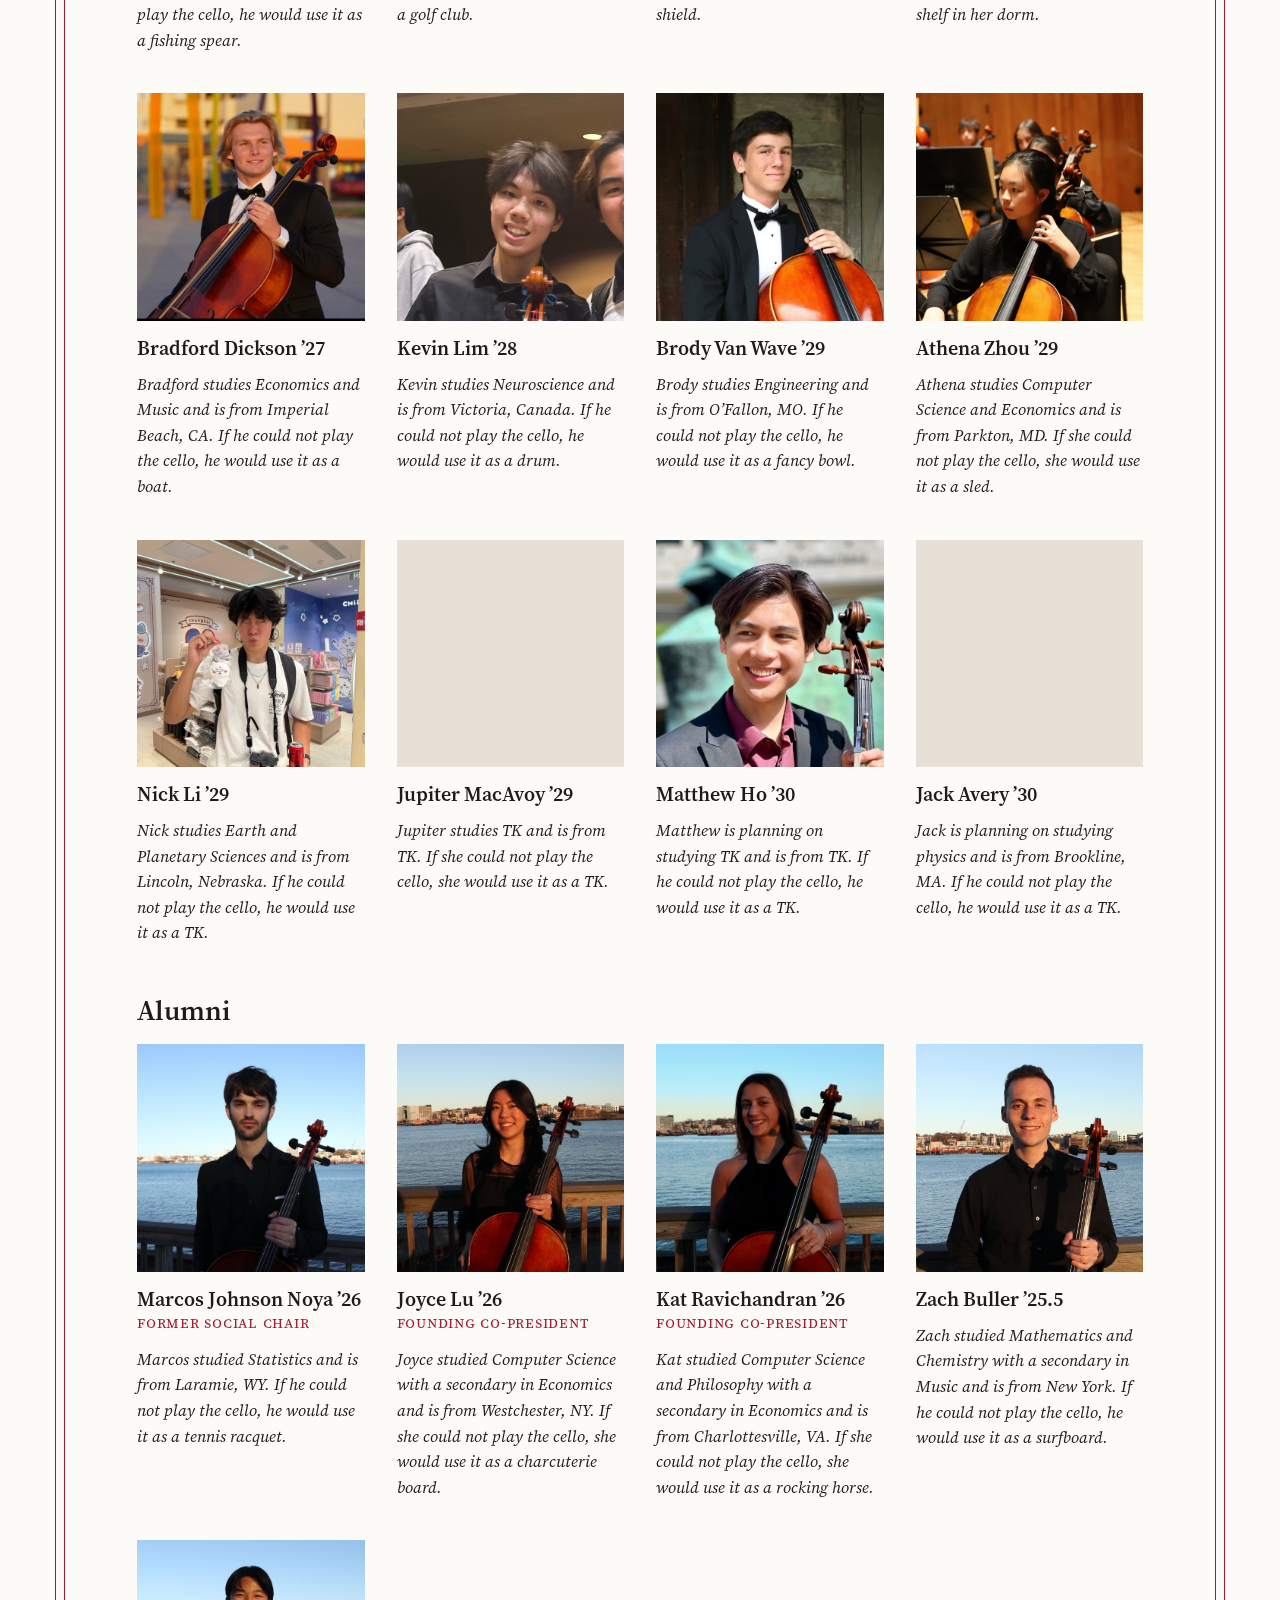
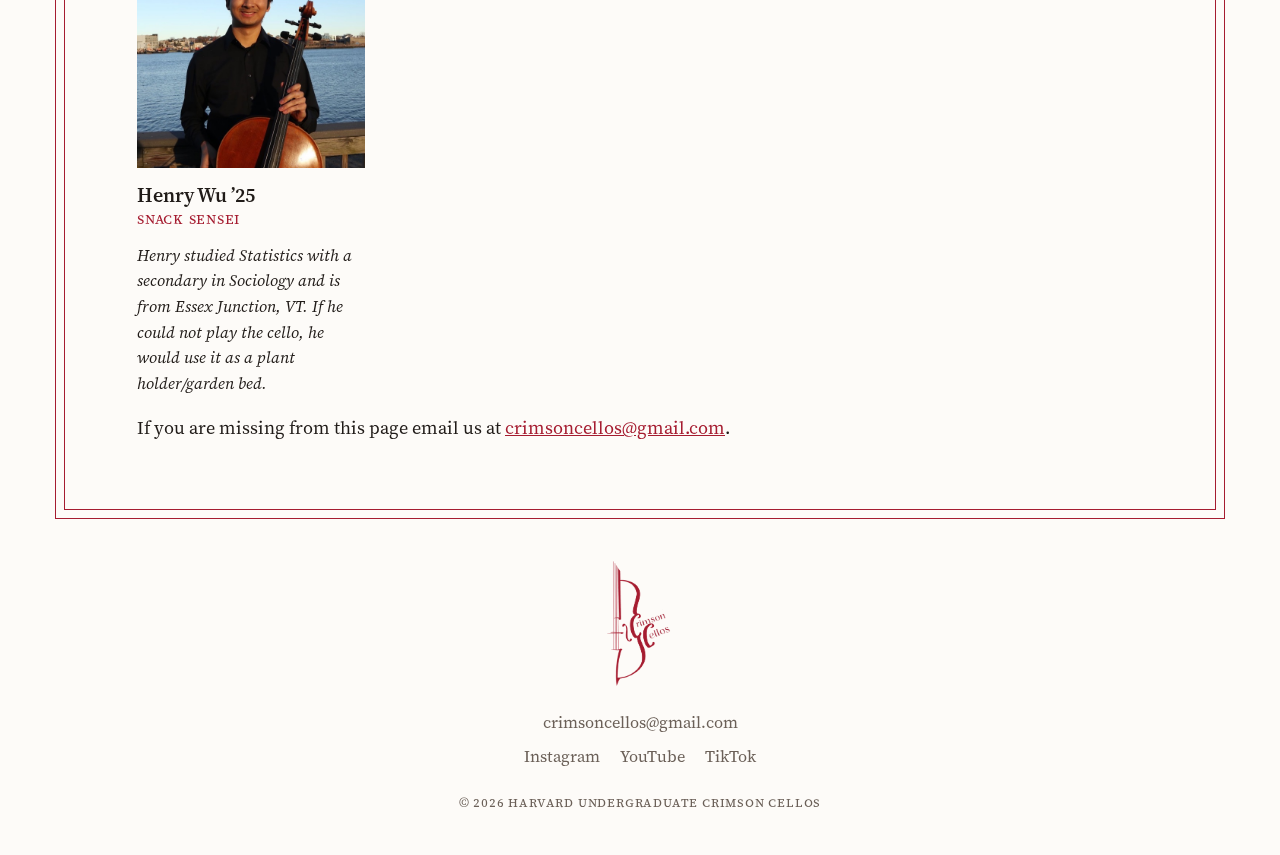
==== commit 4c346391: "modify kevin bio" ====
--- a/about.html
+++ b/about.html
@@ -161,7 +161,7 @@
             </hgroup>
             <p>
               Kevin studies Neuroscience and is from Victoria, Canada. If he
-              could not play the cello, he would use it as a TK.
+              could not play the cello, he would use it as a drum.
             </p>
           </li>
           <li>
